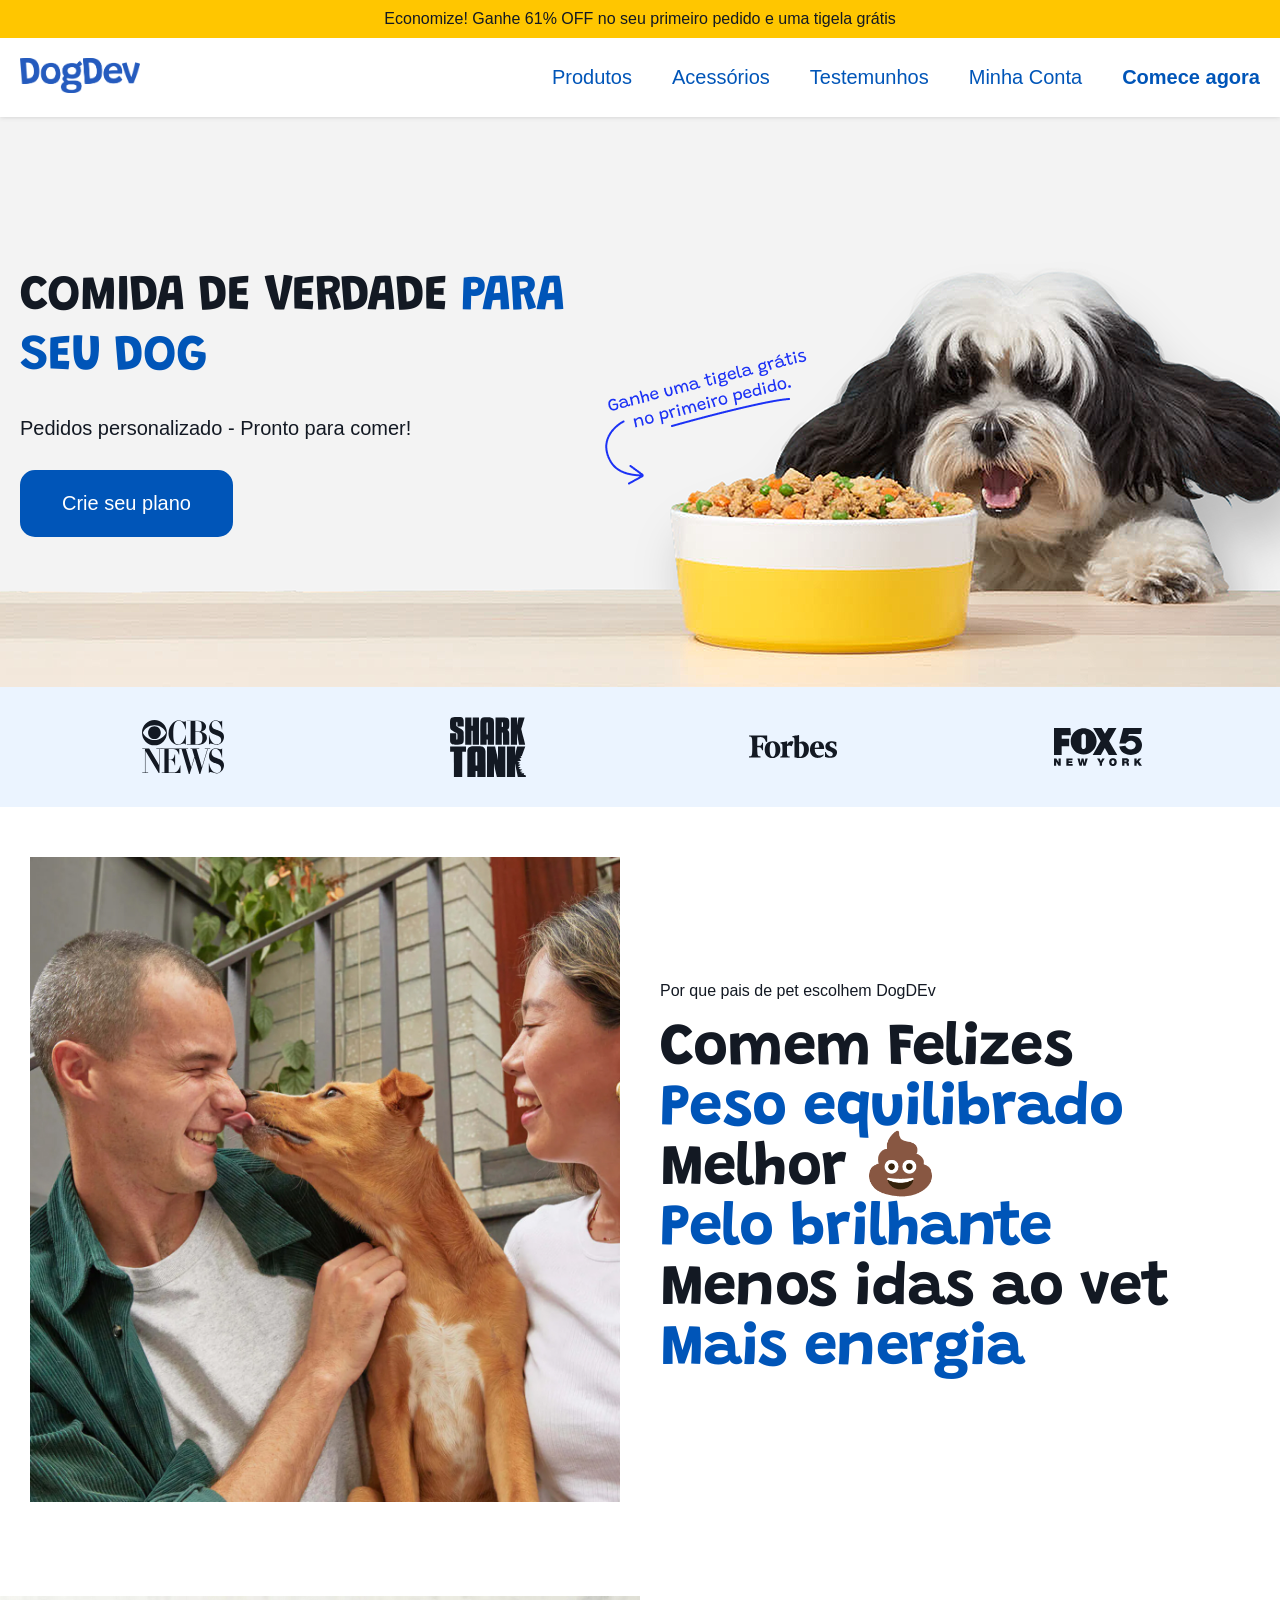
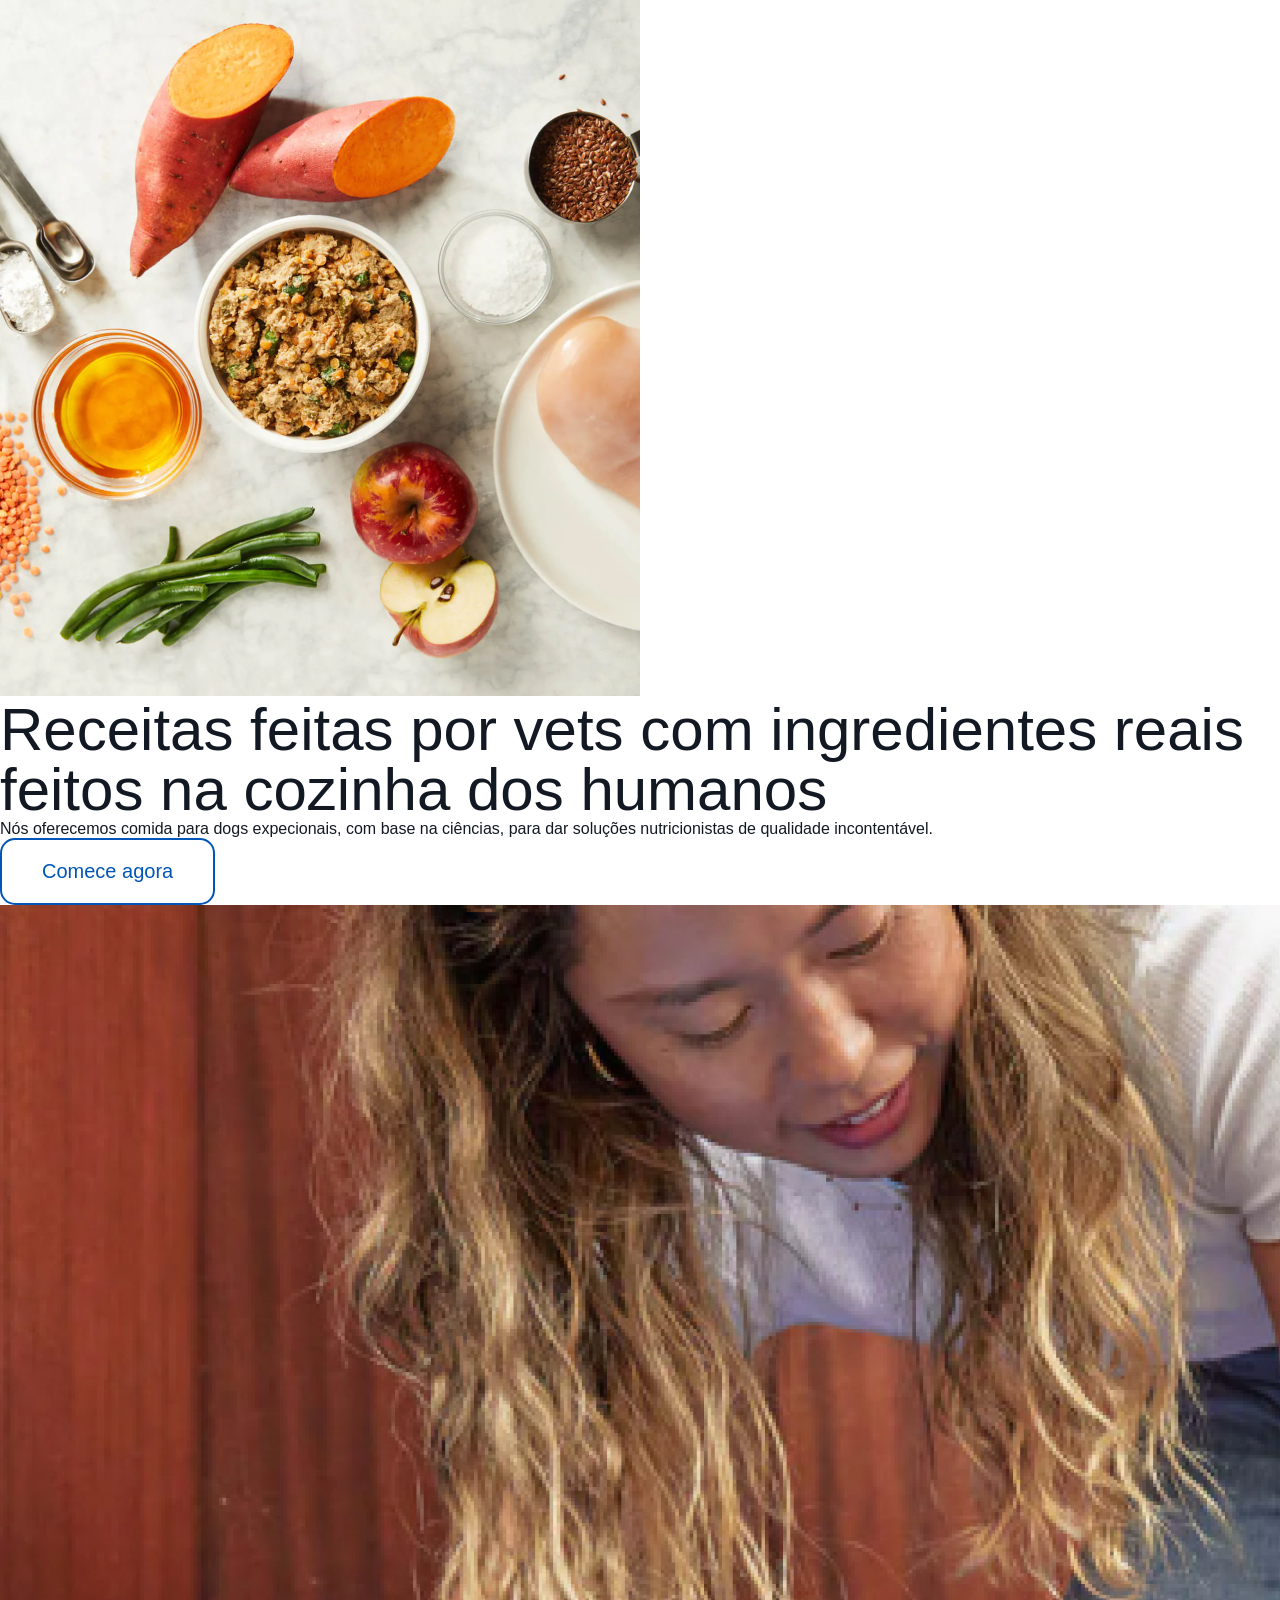
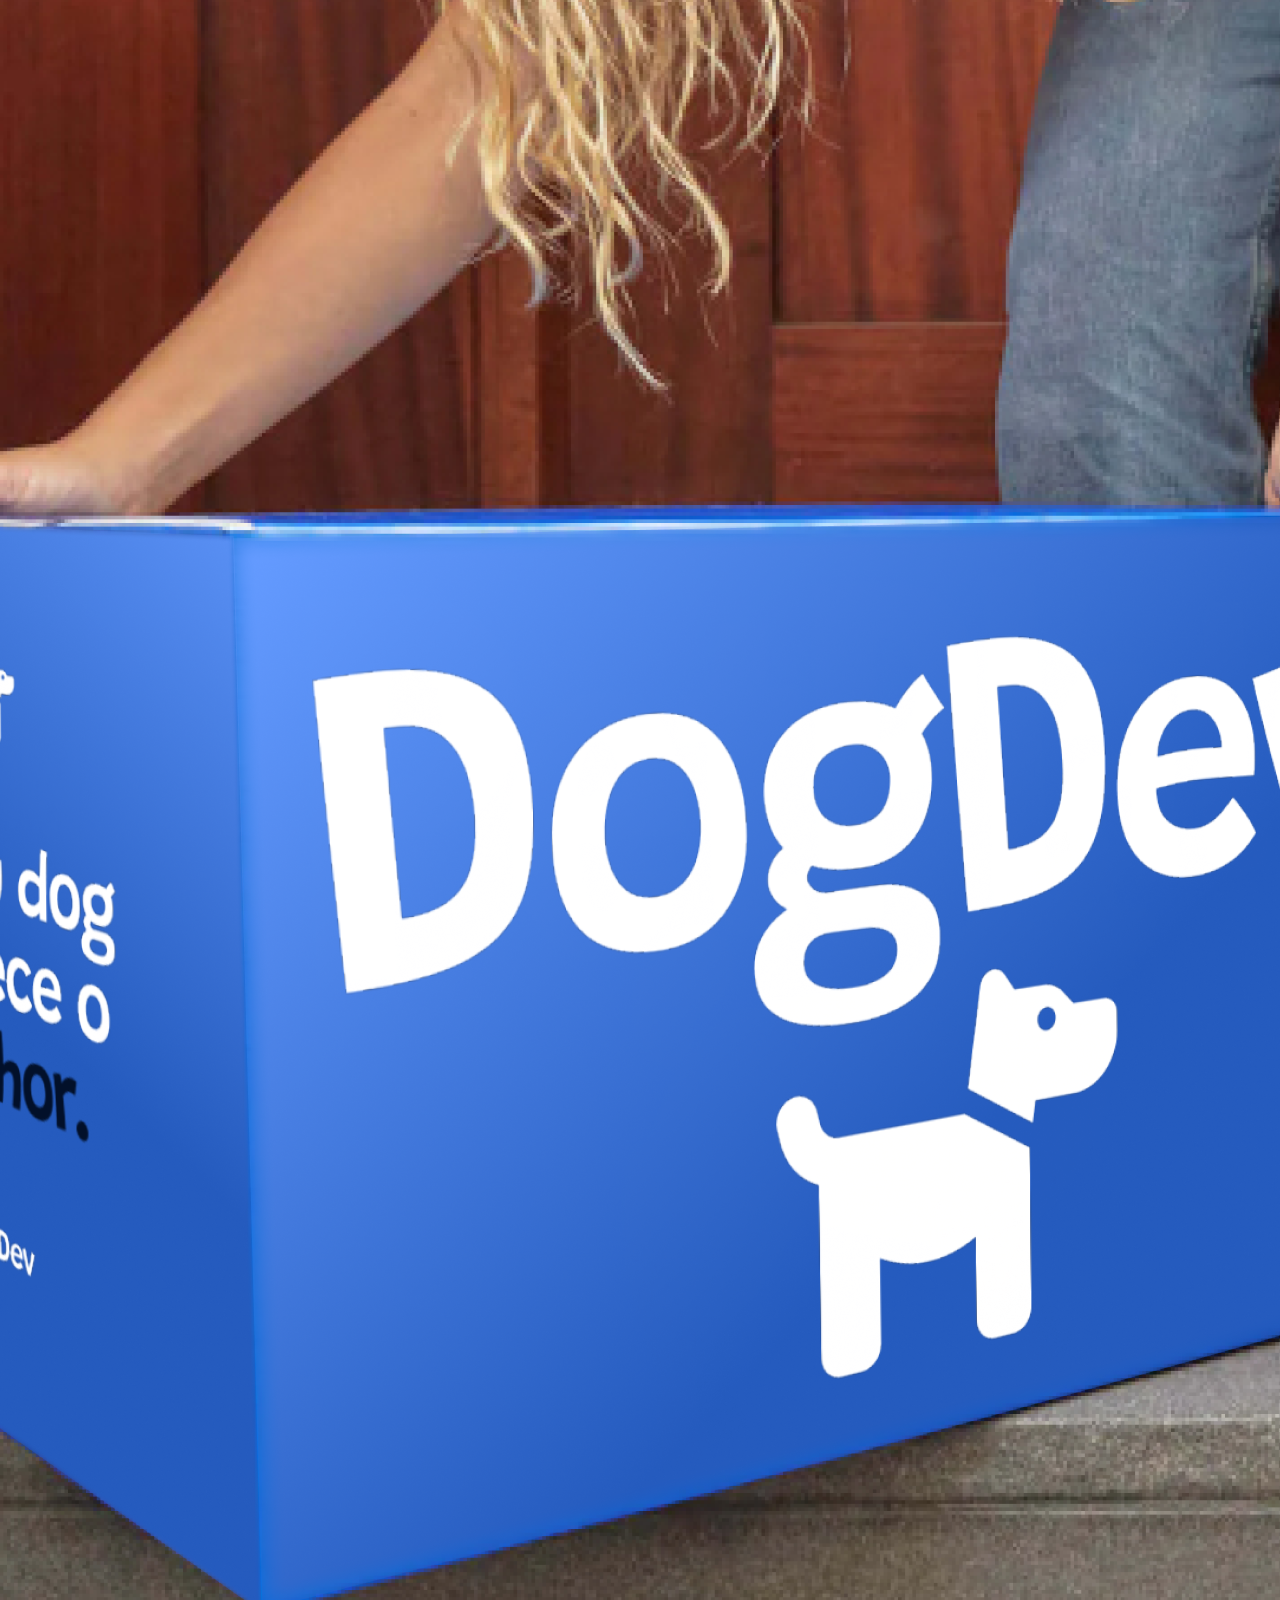
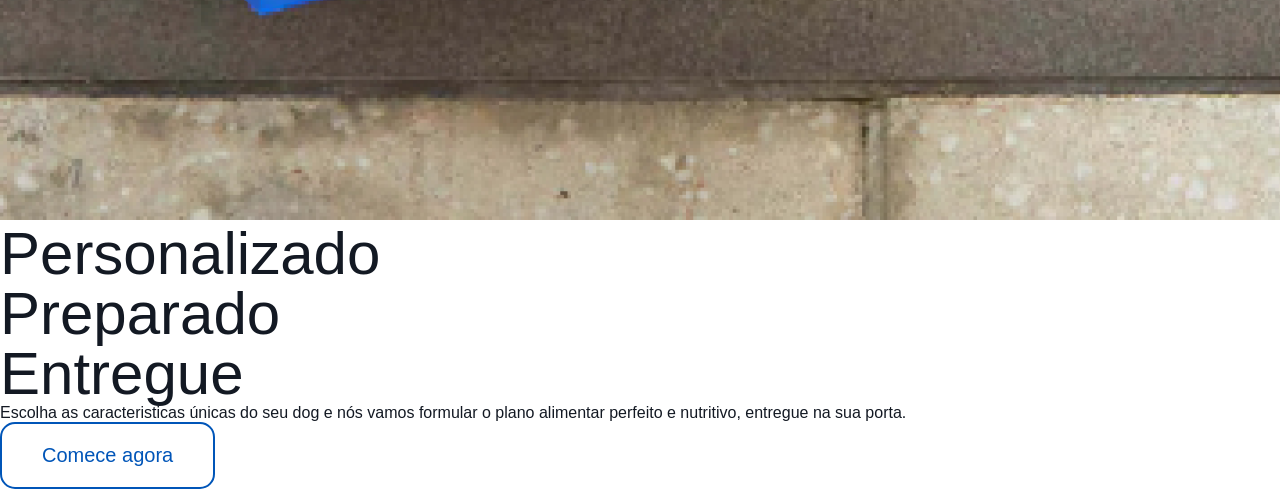
==== index.html @ b1368383 "." ====
<!DOCTYPE html>
<html lang="pt-br">
<head>
    <meta charset="UTF-8">
    <meta name="viewport" content="width=device-width, initial-scale=1.0">
    <title>DogDev</title>
    <link rel="stylesheet" href="./assets/css/base.css">
    <link rel="stylesheet" href="./assets/css/header.css">
    <link rel="stylesheet" href="./assets/css/hero.css">
    <link rel="stylesheet" href="./assets/css/seen.css">
    <link rel="stylesheet" href="./assets/css/topics.css">
    <link rel="stylesheet" href="./assets/css/products.css">
    <link rel="stylesheet"
    href="./assets/css/testemonials.css">
    <link rel="stylesheet" href="./assets/css/faq.css">
    <link rel="stylesheet"
    href="./assets/css/newsletter.css">
    <link rel="stylesheet"
    href="./assets/css/footer.css">







</head>
<body>
    <header>
        <a href="" class="banner">Economize! Ganhe 61%
            OFF no seu primeiro pedido e uma tigela
            grátis</a>
        <div class="container">
            <div class="area">
                <div class="logo"><a href="">
                    <img src="./assets/images/logo.png">
                </a>
                </div>
                <div class="menu-opener">
                    <div class="hamburger-icon">
                        <span></span>
                        <span></span>
                        <span></span>
                    </div>
                    <div class="close-icon">
                        <span></span>
                        <span></span>
                    </div>
                </div>
             </div>
             <nav>
                <ul>
                    <li><a href="#products">Produtos</a></li>
                    <li><a href="">Acessórios</a></li>
                    <li><a href="#testemonials">Testemunhos</a></li>
                    <li><a href="">Minha Conta</a></li>
                    <li><a href="" class="bold">Comece agora</a></li>
                </ul>
             </nav>

           
        </div>
    </header>
    <section class="hero">
        <div class="container">
            <div class="box">
                <h1>COMIDA DE VERDADE<span>
                    PARA SEU DOG
                </span></h1>
                <h2>Pedidos personalizado - Pronto para comer!</h2>
                <a href="" class="button">
                    Crie seu plano
                </a>
            </div>
        </div>
    </section>
    <section class="seen">
        <div class="container">
            <div>
                <img src="./assets/images/cbs.svg">
            </div>
            <div>
                <img src="./assets/images/sharktank.svg">
            </div>
            <div>
                <img src="./assets/images/forbes.svg">
            </div>
            <div>
                <img src="./assets/images/fox.svg">
            </div>
        </div>
    </section>
    <section class="topics container">
        <div class="topic">
            <div class="left">
                <img src="./assets/images/t1.jpg">
            </div>
            <div class="right">
                <p>Por que pais de pet escolhem DogDEv</p>
                <ul>
                    <li>Comem Felizes</li>
                    <li>Peso equilibrado</li>
                    <li>Melhor 💩</li>
                    <li>Pelo brilhante</li>
                    <li>Menos idas ao vet</li>
                    <li>Mais energia</li>
            </div>
        </div>
    </section>
    <section class=" topic container">
        <div class="topic">
            <div class="right">
            </ul>
            </div>
            <div class="topic reverse">
                <div class="left">
                    <img src="./assets/images/t2.jpg">
                </div>
                <div class="right">
                    <ul>
                        <li>Receitas feitas por vets com ingredientes reais feitos na <span>cozinha dos humanos</span></li>
                    </ul>
                    <p>Nós oferecemos comida para dogs expecionais, com base na ciências, para dar soluções nutricionistas de qualidade incontentável.</p>
                    <div>
                        <a href="" class="button2"> Comece agora</a>
                    </div>
                </div>
            </div>
        </div>
        <div class="topic">
            <div class="left">
                <img src="./assets/images/t3.jpg">
            </div>
            <div class="right">
                <ul>
                    <li>Personalizado</li>
                    <li>Preparado</li>
                    <li>Entregue</li>
                </ul>
                <p>Escolha as caracteristicas únicas do seu dog e nós vamos formular o plano alimentar perfeito e nutritivo, entregue na sua porta.</p>
                <div>
                    <a href="" class="button2"> Comece agora</a>
                </div>
            </div>
        </div>
    </section>
</body>
<script src="./assets/js/script.js"></script>
</html>
---- assets/css/base.css ----
@import url('https://fonts.googleapis.com/css2?family=Grandstander:ital,wght@0,100..900;1,100..900&display=swap');

:root{
    --background:#ffffff;
    --foreground:#ebf4ff;
    --thirdground:#ffc600;
    --primary:#131923;
    --secondary:#0055b8;
    --secondary-foreground:#ffffff;
    --hero-background:#f3f3f3;
}
*{
    margin: 0;
    padding: 0;
    box-sizing: border-box;
    list-style: none;
}
::-webkit-scrollbar{
    display: none;
}
html{
    font-family: "Lato", sans-serif;
    font-size: 62.5%;
}
body{
    background-color: var(--background);
    color: var(--primary);
    font-size: 1.6rem;
}
.container{
    width: 100%;
    max-width: 1400px;
    margin: auto;
}
.button, .button2{
    display: inline-block;
    background-color: var(--secondary);
    border: 2px solid var(--secondary);
    color: var(--secondary-foreground);
    padding: 2rem 4rem;
    font-size: 2rem;
    text-decoration: none;
    border-radius: 15px;
}
.button2{
    background-color: var(--background);
    color:var(--secondary);
}
.button:hover, .button2:hover{
    opacity: 0.8;
}
---- assets/css/header.css ----
header .logo img{
    width: 12rem;
}
header{
    position: sticky;
    inset: 0 0 auto 0;
    z-index: 10;
    box-shadow: 0 0 5px #ccc;
    background-color: var(--background);
}
header .banner{
    display: block;
    background-color: var(--thirdground);
    text-align: center;
    padding: 1rem 2rem;
    color:  var(--primary);
    text-decoration: none;
}
header .banner:hover{
    opacity: 0.8;
}
header .area{
    display: flex;
    justify-content: space-between;
    align-items: center;
    padding: 2rem;
}
header .menu-opener{
    width: 2.5rem;
    height: 2.5rem;
    cursor: pointer;
}
header .hamburguer-icon{
    display: flex;
    height: 100%;
    flex-direction: column;
    justify-content: space-between;
}
header .hamburguer-icon span{
    display: block;
    width: 100%;
    height: 0.2rem;
    background-color: var(--secondary);
}
header .close-icon{
    display: none;
    height: 100%;
    flex-direction: column;
    justify-content: center;
    position: relative;
}
header .close-icon span{
    position: relative;
    display: block;
    width: 100%;
    height: 0.2rem;
    background-color: var(--secondary);
}
header .close-icon span:first-child{
    transform:rotate(45deg);
}
header .close-icon span:last-child{
    transform: rotate(-45deg);
}
header nav{
    background-color: var(--background);
    color: var(--secondary);
    overflow-y: hidden;
    max-height: 0;
    transition: all ease .5s;
}
header nav.opened{
    max-height: 100vh;
}
header nav ul{
    display: flex;
    flex-direction: column;
    padding-bottom: 2rem;
}
header nav li{
    padding: 1rem 2rem;
}
header nav a{
    color: var(--secondary);
    text-decoration: none;
    font-size: 2rem;
}
header nav a:hover{
    opacity: 0.8;
}
header nav a.bold{
    font-weight: bold;
}
@media(width>900px){
    header .menu-opener{
        display: none;
    }
    header .container{
        display: flex;
        justify-content: space-between;
        align-items: center;
    }
    header nav{
        max-height: 100vh;
    }
    header nav ul{
        flex-direction: row;
        padding-bottom: 0;
    }
}
---- assets/css/hero.css ----
.hero{
    background-image: url(../images/hero-center.png);
    background-size: auto 40rem;
    background-repeat: no-repeat;
    background-position: bottom center;
    background-color: var(--hero-background);
}

.hero .box{
    padding: 4rem 2rem 28rem 2rem;
    max-width: 60rem;
}

.hero h1{
    font-family: "Grandstander", sans-serif;
    font-weight: bold ;
    letter-spacing: -0.1rem;
    font-size: 5rem;
    line-height: 6rem;
}
.hero h1 span{
    color: var(--secondary)
}
.hero h2{
    font-size: 2rem;
    font-weight: normal;
    margin: 3rem 0;
}
@media(width>900px){
    .hero{
        background-image: url(../images/hero.png);
        background-size: auto;
}
    .hero .box{
        padding: 15rem 2rem;
    }
}
---- assets/css/seen.css ----
.seen{
    background-color: var(--foreground);
    padding: 3rem;
}
.seen .container{
    display: grid;
    grid-template-columns: repeat(2, 1fr);
    row-gap:3rem;
}
.seen .container div{
    display: flex;
    justify-content: center;
    align-items: center;
}
@media(width>600px){
    .seen .container{
        grid-template-columns: repeat(4, 1fr);
    }
}
---- assets/css/topics.css ----
.topics{
    padding: 5rem 3rem;
}
.topics .topic{
    display: flex;
    flex-direction: column;
    gap: 4rem;
    margin-bottom: 4rem;
}
.topics .topic .left,
.topics .topic .right{
    flex: 1;
}
.topics .topic .left img{
    max-width: 100%;
}
.topics li{
    font-family: "Grandstander", sans serif;
    font-weight: bold;
    letter-spacing: -0.1rem;
    font-size: 5rem;
    line-height: 5rem;
}
.topics li:nth-child(even),
.topics li span{
    color: var(--secondary);
}
.topics .right{
    display: flex;
    flex-direction: column;
    justify-content: center;
    gap: 2rem;
}
@media(width>600px){
    .topics .topic{
        flex-direction: row;
    }
    .topics .topic.reverse{
     flex-direction:row-reverse;
    }
    .topic li{
        font-size: 6rem;
        line-height: 6rem;
    }
    .topics .button{
        width: auto;
    }
}
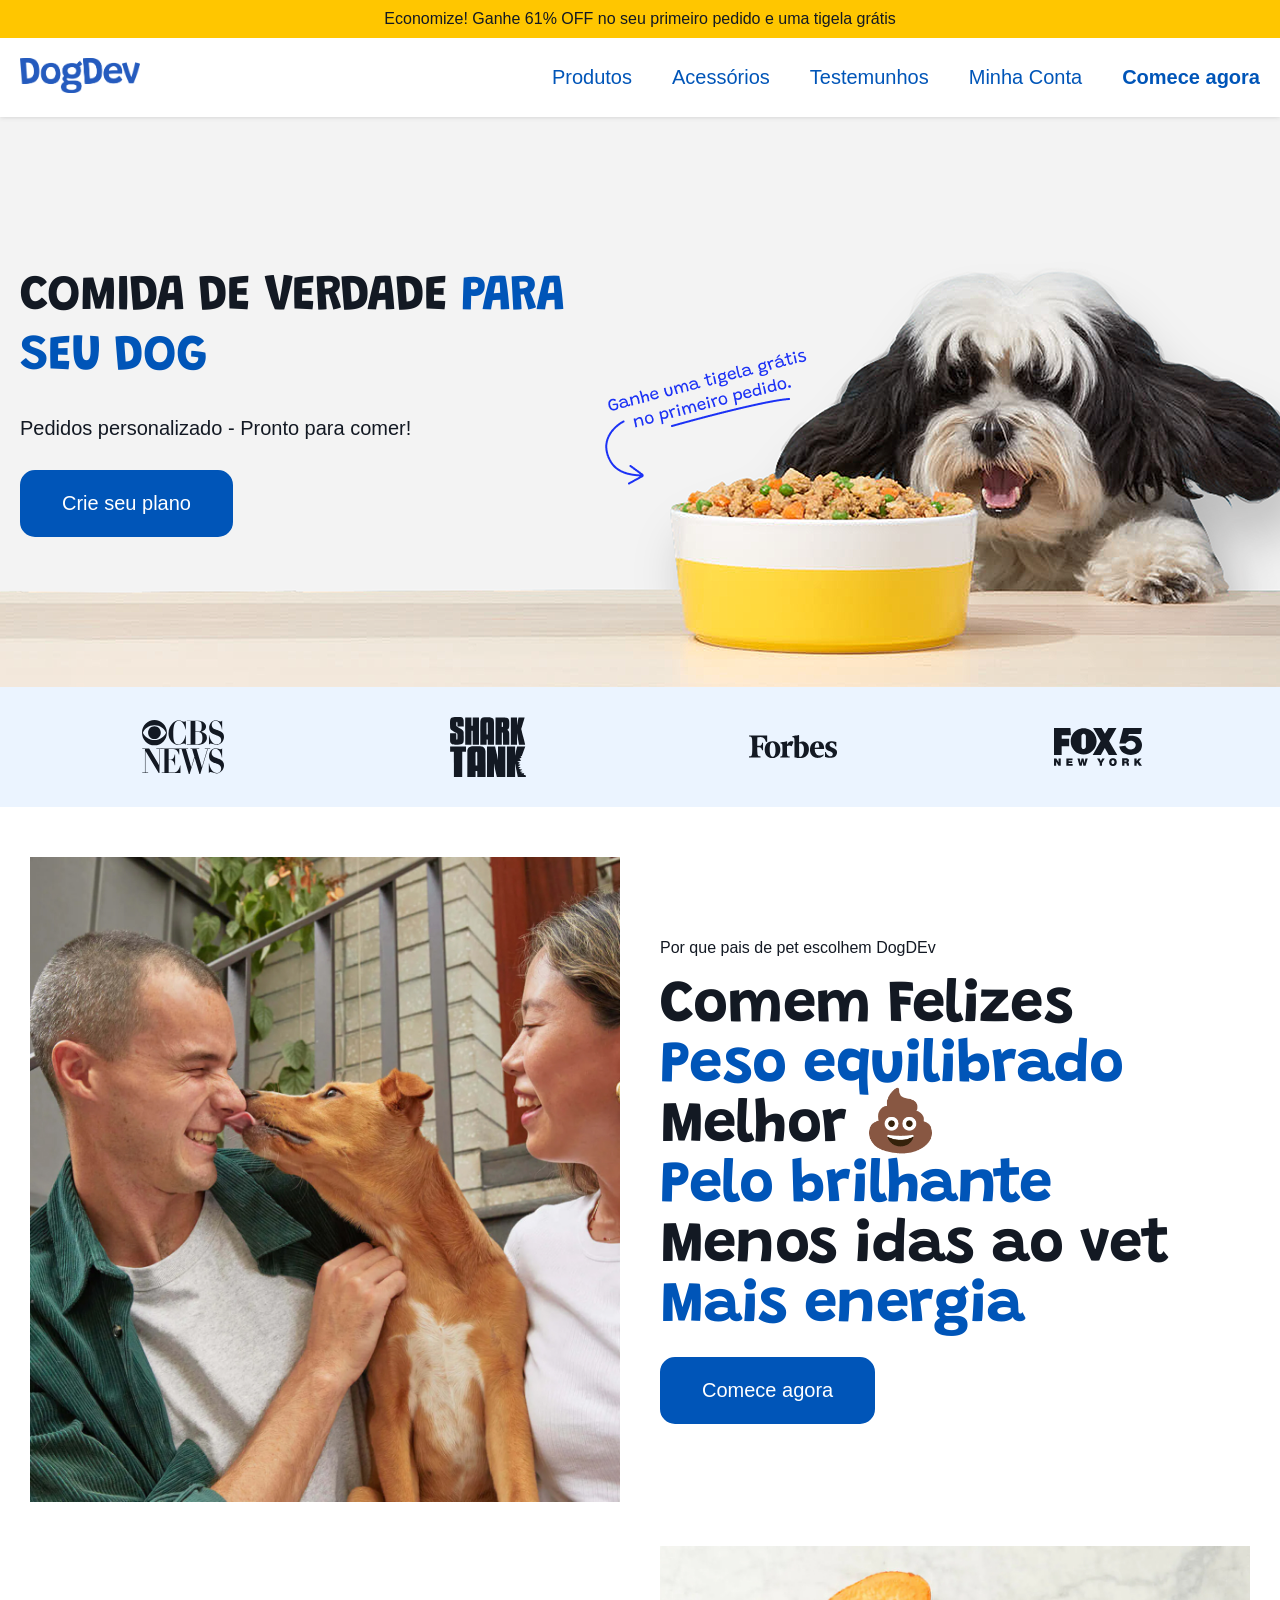
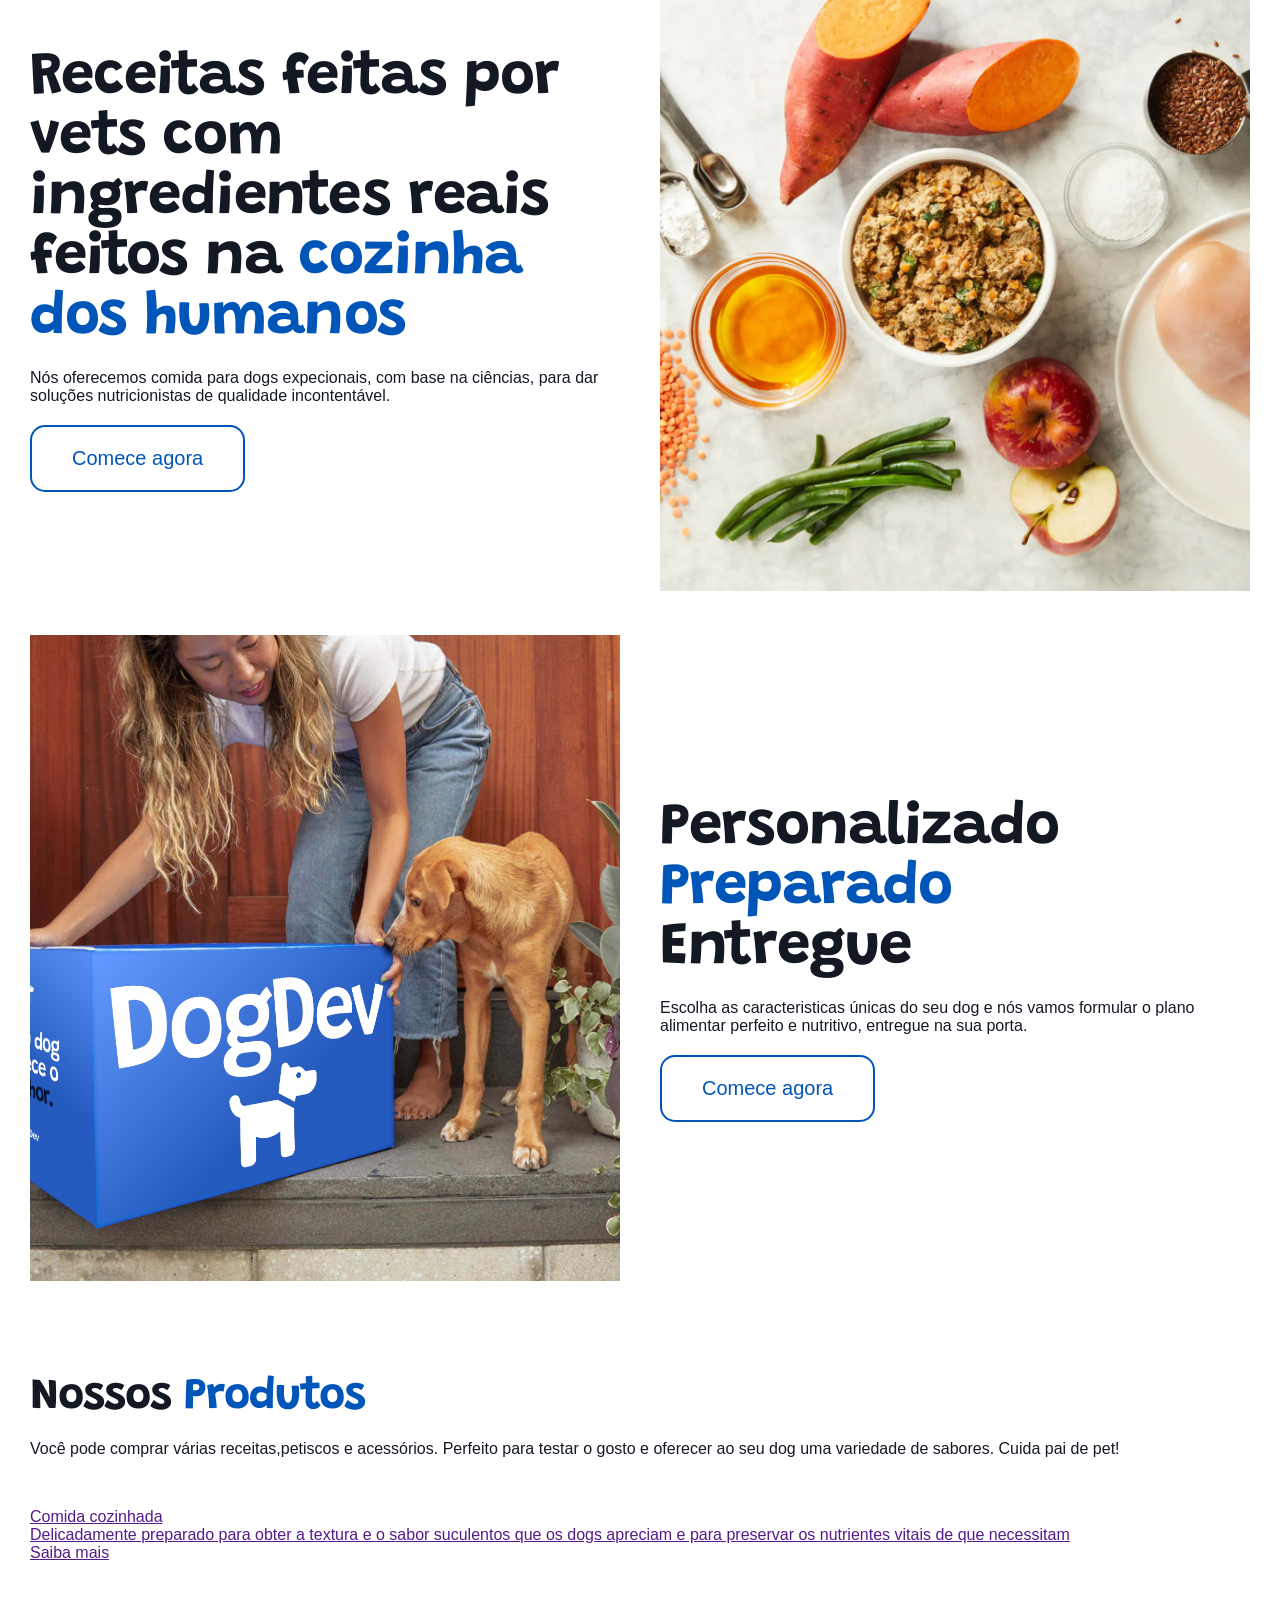
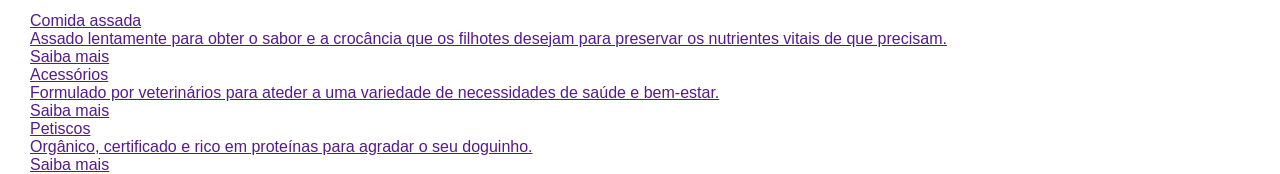
==== commit 27a71a77: "." ====
--- a/index.html
+++ b/index.html
@@ -1,5 +1,6 @@
 <!DOCTYPE html>
 <html lang="pt-br">
+
 <head>
     <meta charset="UTF-8">
     <meta name="viewport" content="width=device-width, initial-scale=1.0">
@@ -10,13 +11,10 @@
     <link rel="stylesheet" href="./assets/css/seen.css">
     <link rel="stylesheet" href="./assets/css/topics.css">
     <link rel="stylesheet" href="./assets/css/products.css">
-    <link rel="stylesheet"
-    href="./assets/css/testemonials.css">
+    <link rel="stylesheet" href="./assets/css/testemonials.css">
     <link rel="stylesheet" href="./assets/css/faq.css">
-    <link rel="stylesheet"
-    href="./assets/css/newsletter.css">
-    <link rel="stylesheet"
-    href="./assets/css/footer.css">
+    <link rel="stylesheet" href="./assets/css/newsletter.css">
+    <link rel="stylesheet" href="./assets/css/footer.css">
 
 
 
@@ -25,16 +23,17 @@
 
 
 </head>
+
 <body>
     <header>
         <a href="" class="banner">Economize! Ganhe 61%
             OFF no seu primeiro pedido e uma tigela
             grátis</a>
-        <div class="container">
+        <div class="container"> 
             <div class="area">
                 <div class="logo"><a href="">
-                    <img src="./assets/images/logo.png">
-                </a>
+                        <img src="./assets/images/logo.png">
+                    </a>
                 </div>
                 <div class="menu-opener">
                     <div class="hamburger-icon">
@@ -47,8 +46,8 @@
                         <span></span>
                     </div>
                 </div>
-             </div>
-             <nav>
+            </div>
+            <nav>
                 <ul>
                     <li><a href="#products">Produtos</a></li>
                     <li><a href="">Acessórios</a></li>
@@ -56,17 +55,17 @@
                     <li><a href="">Minha Conta</a></li>
                     <li><a href="" class="bold">Comece agora</a></li>
                 </ul>
-             </nav>
+            </nav>
 
-           
+
         </div>
     </header>
     <section class="hero">
         <div class="container">
             <div class="box">
                 <h1>COMIDA DE VERDADE<span>
-                    PARA SEU DOG
-                </span></h1>
+                        PARA SEU DOG
+                    </span></h1>
                 <h2>Pedidos personalizado - Pronto para comer!</h2>
                 <a href="" class="button">
                     Crie seu plano
@@ -104,26 +103,26 @@
                     <li>Pelo brilhante</li>
                     <li>Menos idas ao vet</li>
                     <li>Mais energia</li>
+                </ul>
+                <div>
+                    <a href="" class="button">Comece agora</a>
+                </div>
             </div>
         </div>
-    </section>
-    <section class=" topic container">
-        <div class="topic">
+
+        <div class="topic reverse">
+            <div class="left">
+                <img src="./assets/images/t2.jpg">
+            </div>
             <div class="right">
-            </ul>
-            </div>
-            <div class="topic reverse">
-                <div class="left">
-                    <img src="./assets/images/t2.jpg">
-                </div>
-                <div class="right">
-                    <ul>
-                        <li>Receitas feitas por vets com ingredientes reais feitos na <span>cozinha dos humanos</span></li>
-                    </ul>
-                    <p>Nós oferecemos comida para dogs expecionais, com base na ciências, para dar soluções nutricionistas de qualidade incontentável.</p>
-                    <div>
-                        <a href="" class="button2"> Comece agora</a>
-                    </div>
+                <ul>
+                    <li>Receitas feitas por vets com ingredientes reais feitos na <span>cozinha dos
+                            humanos</span></li>
+                </ul>
+                <p>Nós oferecemos comida para dogs expecionais, com base na ciências, para dar soluções
+                    nutricionistas de qualidade incontentável.</p>
+                <div>
+                    <a href="" class="button2"> Comece agora</a>
                 </div>
             </div>
         </div>
@@ -137,13 +136,54 @@
                     <li>Preparado</li>
                     <li>Entregue</li>
                 </ul>
-                <p>Escolha as caracteristicas únicas do seu dog e nós vamos formular o plano alimentar perfeito e nutritivo, entregue na sua porta.</p>
+                <p>Escolha as caracteristicas únicas do seu dog e nós vamos formular o plano alimentar perfeito
+                    e nutritivo, entregue na sua porta.</p>
                 <div>
                     <a href="" class="button2"> Comece agora</a>
                 </div>
             </div>
         </div>
     </section>
+    <section class="products container" id="products">
+          <h2>Nossos <span> Produtos</span></h2>
+          <p>Você pode comprar várias receitas,petiscos e acessórios. Perfeito para testar o gosto e oferecer ao seu dog uma variedade de sabores. Cuida pai de pet!
+          </p>
+          <div class="grid">
+            <a href="" class="product">
+                <div class="image"style="background-image: url('./assets/images/comida-1.png');"></div>
+                <div class="info">
+                    <p class="title">Comida cozinhada</p>
+                    <p class="description">Delicadamente preparado para obter a textura e o sabor suculentos que os dogs apreciam e para preservar os nutrientes vitais de que necessitam</p>
+                    <p class="link">Saiba mais</p>
+                </div>
+            </a>
+          </div>
+          <a href="" class="product">
+            <div class="image"style="background-image: url('./assets/images/comida-2.png');"></div>
+            <div class="info">
+                <p class="title">Comida assada</p>
+                <p class="description">Assado lentamente para obter o sabor e a crocância que os filhotes desejam para preservar os nutrientes vitais de que precisam.</p>
+                <p class="link">Saiba mais</p>
+            </div>
+        </a>
+        <a href="" class="product">
+            <div class="image"style="background-image: url('./assets/images/comida-3.png');"></div>
+            <div class="info">
+                <p class="title">Acessórios</p>
+                <p class="description">Formulado por veterinários para ateder a uma variedade de necessidades de saúde e bem-estar.</p>
+                <p class="link">Saiba mais</p>
+            </div>
+        </a>
+        <a href="" class="product">
+            <div class="image"style="background-image: url('./assets/images/comida-4.png');"></div>
+            <div class="info">
+                <p class="title">Petiscos</p>
+                <p class="description">Orgânico, certificado e rico em proteínas para agradar o seu doguinho.</p>
+                <p class="link">Saiba mais</p>
+            </div>
+        </a>
+    </section>
 </body>
 <script src="./assets/js/script.js"></script>
+
 </html>
--- a/assets/css/products.css
+++ b/assets/css/products.css
@@ -0,0 +1,19 @@
+.products{
+    padding: 0 3rem;
+}
+.products h2{
+    font-family:"Grandstander", sans-serif;
+    font-weight: bold;
+    letter-spacing: -0.1rem;
+    font-size:4.5rem;
+    margin-bottom: 2rem;
+}
+.products h2 span{
+    color: var(--secondary);
+}
+.products .grid{
+    display: grid;
+    grid-template-columns: 1fr;
+    gap: 3rem;
+    margin: 5rem 0;
+}
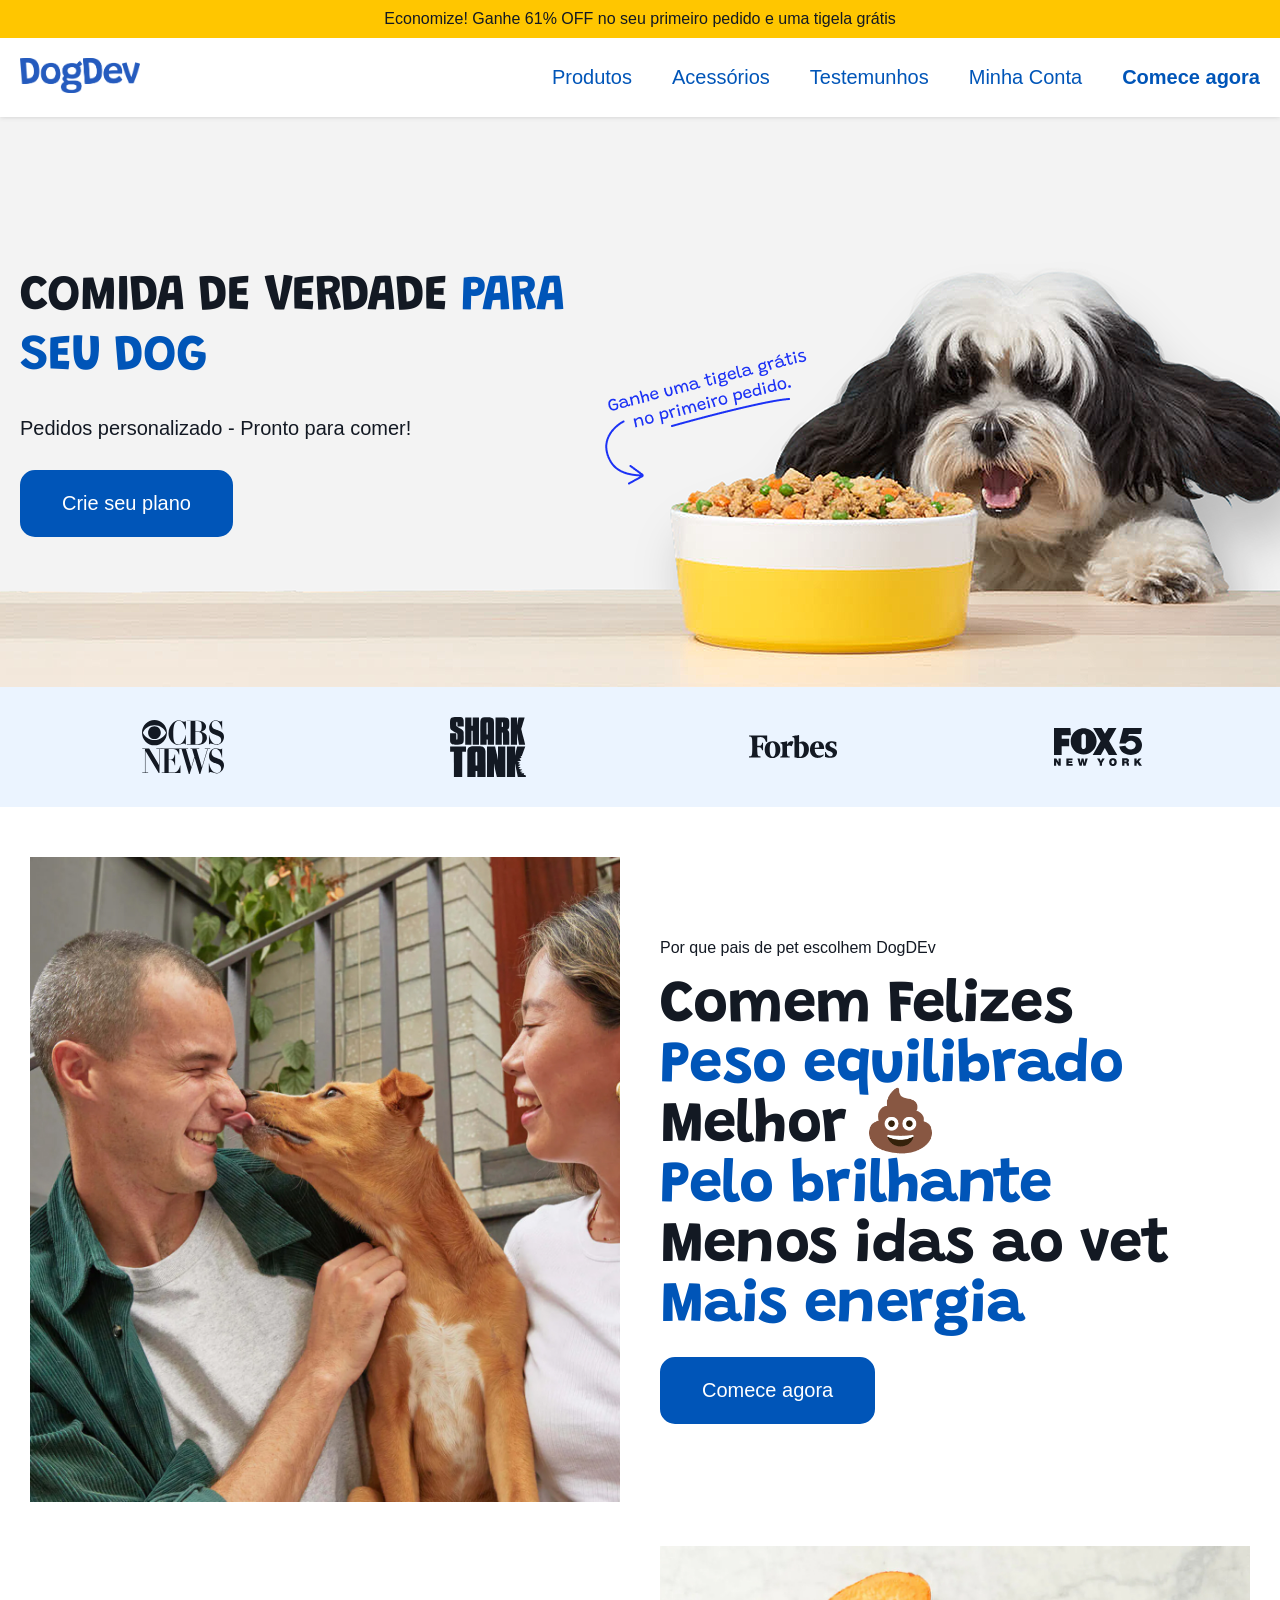
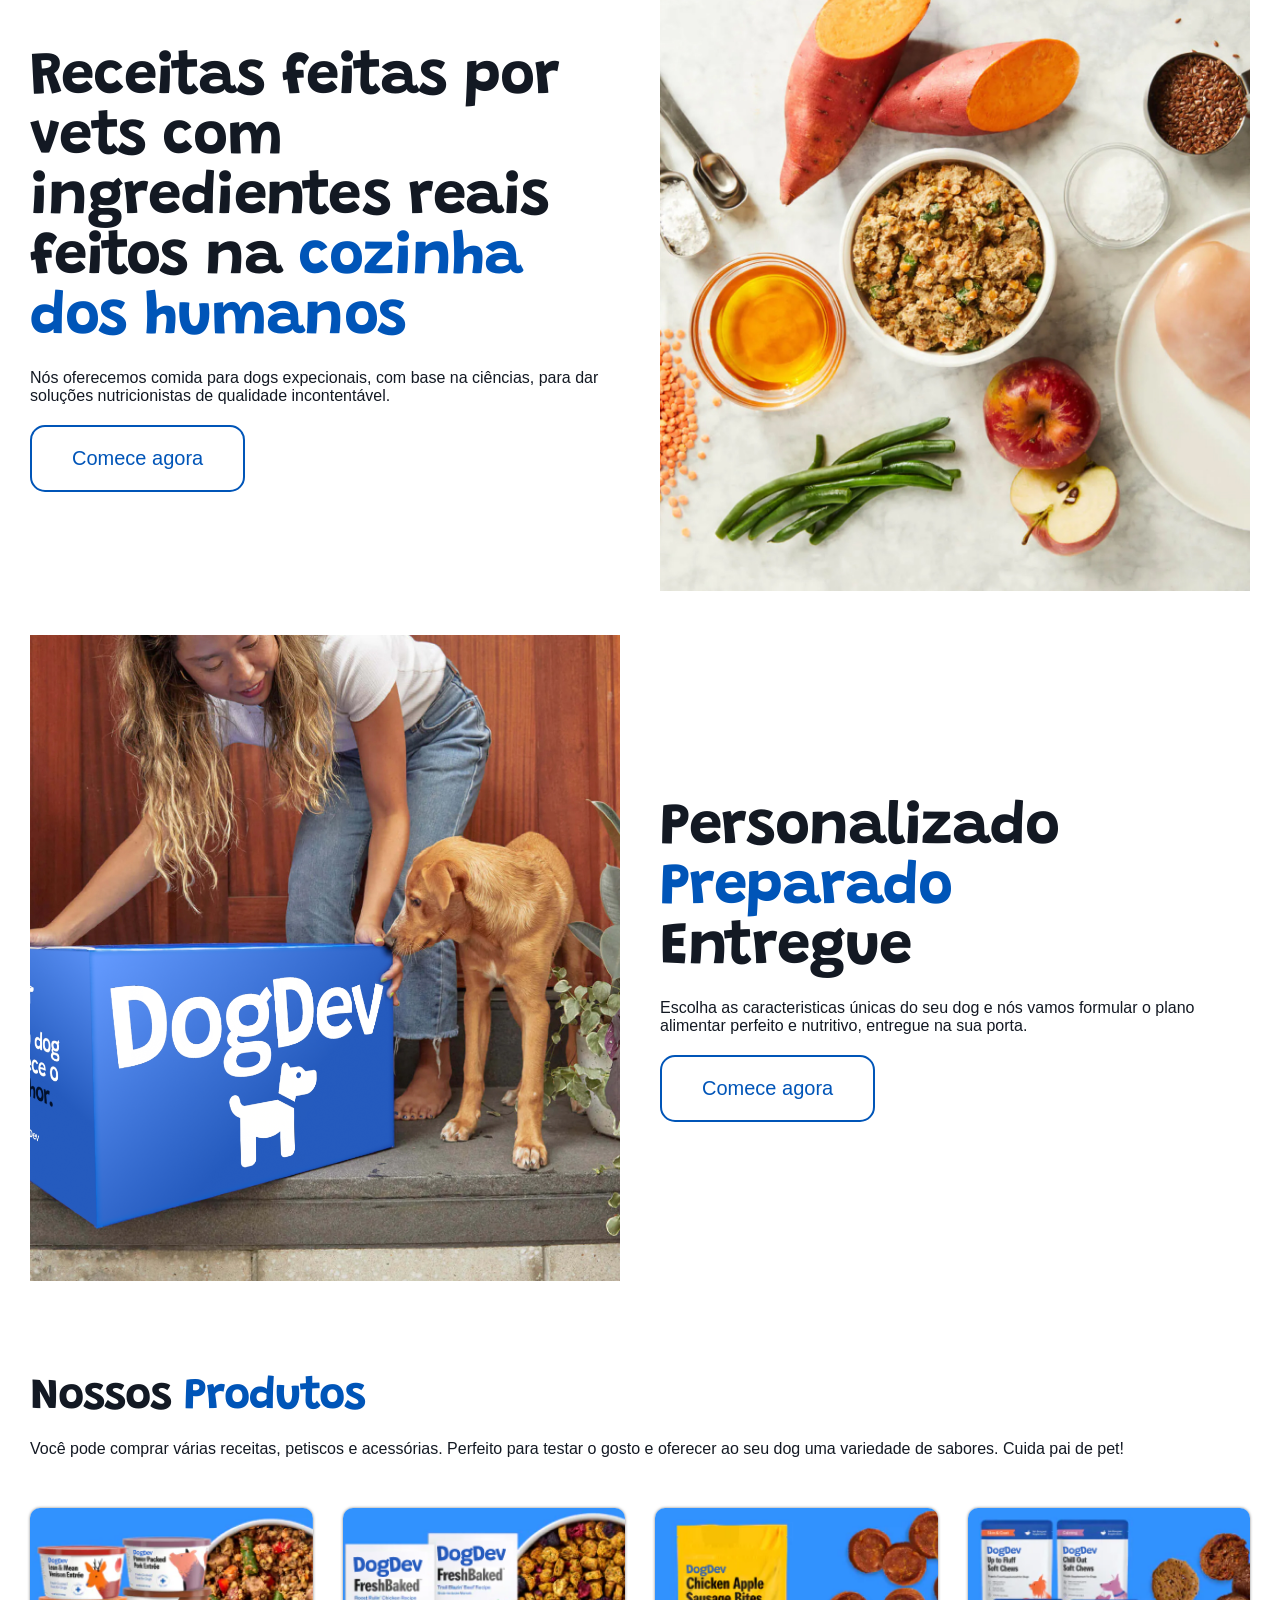
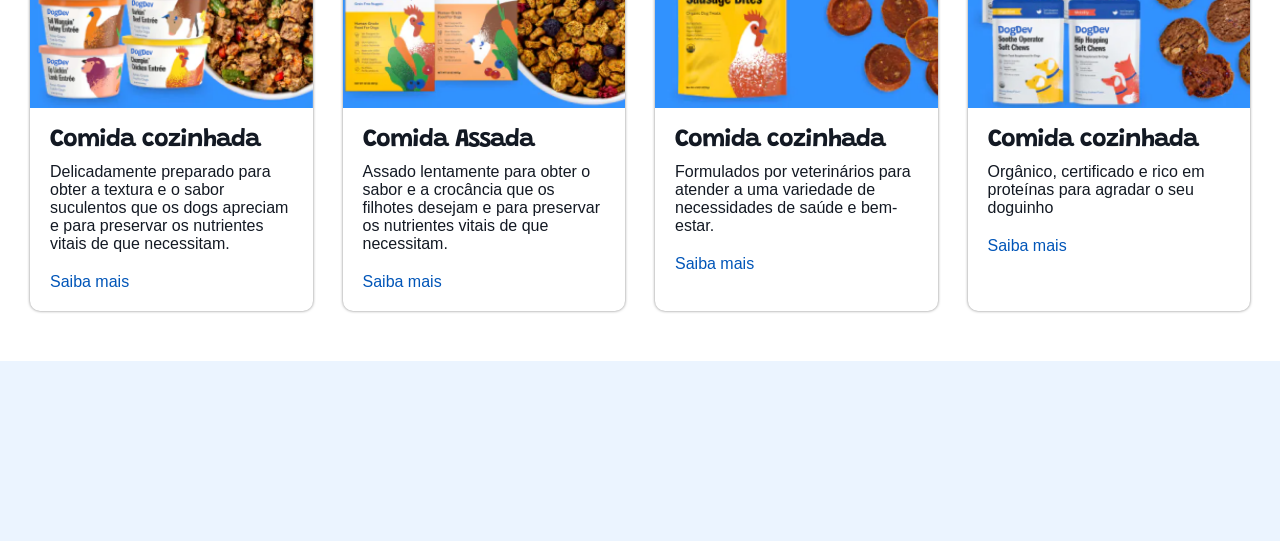
==== commit 4b475cb1: "." ====
--- a/index.html
+++ b/index.html
@@ -29,7 +29,7 @@
         <a href="" class="banner">Economize! Ganhe 61%
             OFF no seu primeiro pedido e uma tigela
             grátis</a>
-        <div class="container"> 
+        <div class="container">
             <div class="area">
                 <div class="logo"><a href="">
                         <img src="./assets/images/logo.png">
@@ -145,43 +145,48 @@
         </div>
     </section>
     <section class="products container" id="products">
-          <h2>Nossos <span> Produtos</span></h2>
-          <p>Você pode comprar várias receitas,petiscos e acessórios. Perfeito para testar o gosto e oferecer ao seu dog uma variedade de sabores. Cuida pai de pet!
-          </p>
-          <div class="grid">
+        <h2>Nossos <span>Produtos</span></h2>
+        <p>Você pode comprar várias receitas, petiscos e acessórias. Perfeito para testar o gosto e oferecer ao seu dog uma variedade de sabores. Cuida pai de pet!</p>
+        <div class="grid">
             <a href="" class="product">
-                <div class="image"style="background-image: url('./assets/images/comida-1.png');"></div>
+                <div class="image" style="background-image: url(./assets/images/comida-1.png);"></div>
                 <div class="info">
                     <p class="title">Comida cozinhada</p>
-                    <p class="description">Delicadamente preparado para obter a textura e o sabor suculentos que os dogs apreciam e para preservar os nutrientes vitais de que necessitam</p>
+                    <p class="description">Delicadamente preparado para obter a textura e o sabor suculentos que os dogs apreciam e para preservar os nutrientes vitais de que necessitam.</p>
                     <p class="link">Saiba mais</p>
                 </div>
             </a>
-          </div>
-          <a href="" class="product">
-            <div class="image"style="background-image: url('./assets/images/comida-2.png');"></div>
-            <div class="info">
-                <p class="title">Comida assada</p>
-                <p class="description">Assado lentamente para obter o sabor e a crocância que os filhotes desejam para preservar os nutrientes vitais de que precisam.</p>
-                <p class="link">Saiba mais</p>
-            </div>
-        </a>
-        <a href="" class="product">
-            <div class="image"style="background-image: url('./assets/images/comida-3.png');"></div>
-            <div class="info">
-                <p class="title">Acessórios</p>
-                <p class="description">Formulado por veterinários para ateder a uma variedade de necessidades de saúde e bem-estar.</p>
-                <p class="link">Saiba mais</p>
-            </div>
-        </a>
-        <a href="" class="product">
-            <div class="image"style="background-image: url('./assets/images/comida-4.png');"></div>
-            <div class="info">
-                <p class="title">Petiscos</p>
-                <p class="description">Orgânico, certificado e rico em proteínas para agradar o seu doguinho.</p>
-                <p class="link">Saiba mais</p>
-            </div>
-        </a>
+            <a href="" class="product">
+                <div class="image" style="background-image: url(./assets/images/comida-2.png);"></div>
+                <div class="info">
+                    <p class="title">Comida Assada</p>
+                    <p class="description">Assado lentamente para obter o sabor e a crocância que os filhotes desejam e para preservar os nutrientes vitais de que necessitam.</p>
+                    <p class="link">Saiba mais</p>
+                </div>
+            </a>
+            <a href="" class="product">
+                <div class="image" style="background-image: url(./assets/images/comida-3.png);"></div>
+                <div class="info">
+                    <p class="title">Comida cozinhada</p>
+                    <p class="description">Formulados por veterinários para atender a uma variedade de necessidades de saúde e bem-estar.</p>
+                    <p class="link">Saiba mais</p>
+                </div>
+            </a>
+            <a href="" class="product">
+                <div class="image" style="background-image: url(./assets/images/comida-4.png);"></div>
+                <div class="info">
+                    <p class="title">Comida cozinhada</p>
+                    <p class="description">Orgânico, certificado e rico em proteínas para agradar o seu doguinho</p>
+                    <p class="link">Saiba mais</p>
+                </div>
+            </a>
+        </div>
+    </section>
+    <section class="testemonials" id="testemonials">
+        <div class="container">
+            <div class="quote"></div>
+                <div class="icons"></div>
+        </div>
     </section>
 </body>
 <script src="./assets/js/script.js"></script>
--- a/assets/css/products.css
+++ b/assets/css/products.css
@@ -2,10 +2,10 @@
     padding: 0 3rem;
 }
 .products h2{
-    font-family:"Grandstander", sans-serif;
+    font-family: "Grandstander", sans-serif;
     font-weight: bold;
     letter-spacing: -0.1rem;
-    font-size:4.5rem;
+    font-size: 4.5rem;
     margin-bottom: 2rem;
 }
 .products h2 span{
@@ -16,4 +16,55 @@
     grid-template-columns: 1fr;
     gap: 3rem;
     margin: 5rem 0;
-}+}
+.products .product{
+    box-shadow: 0 0 3px rgba(0, 0, 0, 0.5);
+    border-radius: 10px;
+    overflow:hidden;
+    display: flex;
+    text-decoration: none;
+    background-color: var(--background);
+    color: var(--primary);
+}
+.products .product .image{
+    width: 12rem;
+    min-height: 15rem;
+    overflow: hidden;
+    background-size: cover;
+}
+.products .product .info{
+    flex: 1;
+    padding: 2rem   ;
+}
+.products .product .title{
+    font-family: "Grandstander", sans-serif;
+    font-weight: bold;
+    letter-spacing: -0.1rem;
+    font-size: 2.5rem;
+    margin-bottom: 1rem;
+}
+.products .product .link{
+    color: var(--secondary);
+    margin-top: 2rem;
+    display: none;
+}
+@media(width>600px){
+    .products .grid{
+        grid-template-columns: repeat(2, 1fr);
+    }
+    .products .product{
+        flex-direction: column;
+    }
+    .products .product .image{
+        width: 100%;
+        min-height: 20rem;
+    }
+    .products .product .link{
+        display: block;
+    }
+}
+    @media(width>900px){
+        .products .grid{
+            grid-template-columns: repeat(4, 1fr);
+        }
+    }
--- a/assets/css/testemonials.css
+++ b/assets/css/testemonials.css
@@ -0,0 +1,20 @@
+.testemonials{
+    background-color: var(--foreground);
+    color: var(--primary);
+}
+.testemonials .container{
+    max-width: 60rem;
+}
+.testemonials .quote{
+    font-weight: bold;
+    font-size: 3rem;
+    line-height: 5rem;
+    padding: 6rem 2rem;
+    text-align: center;
+}
+.testemonials .icons{
+    display: flex;
+    justify-content: space-between;
+    padding: 3rem 2rem;
+    margin: auto;
+}
